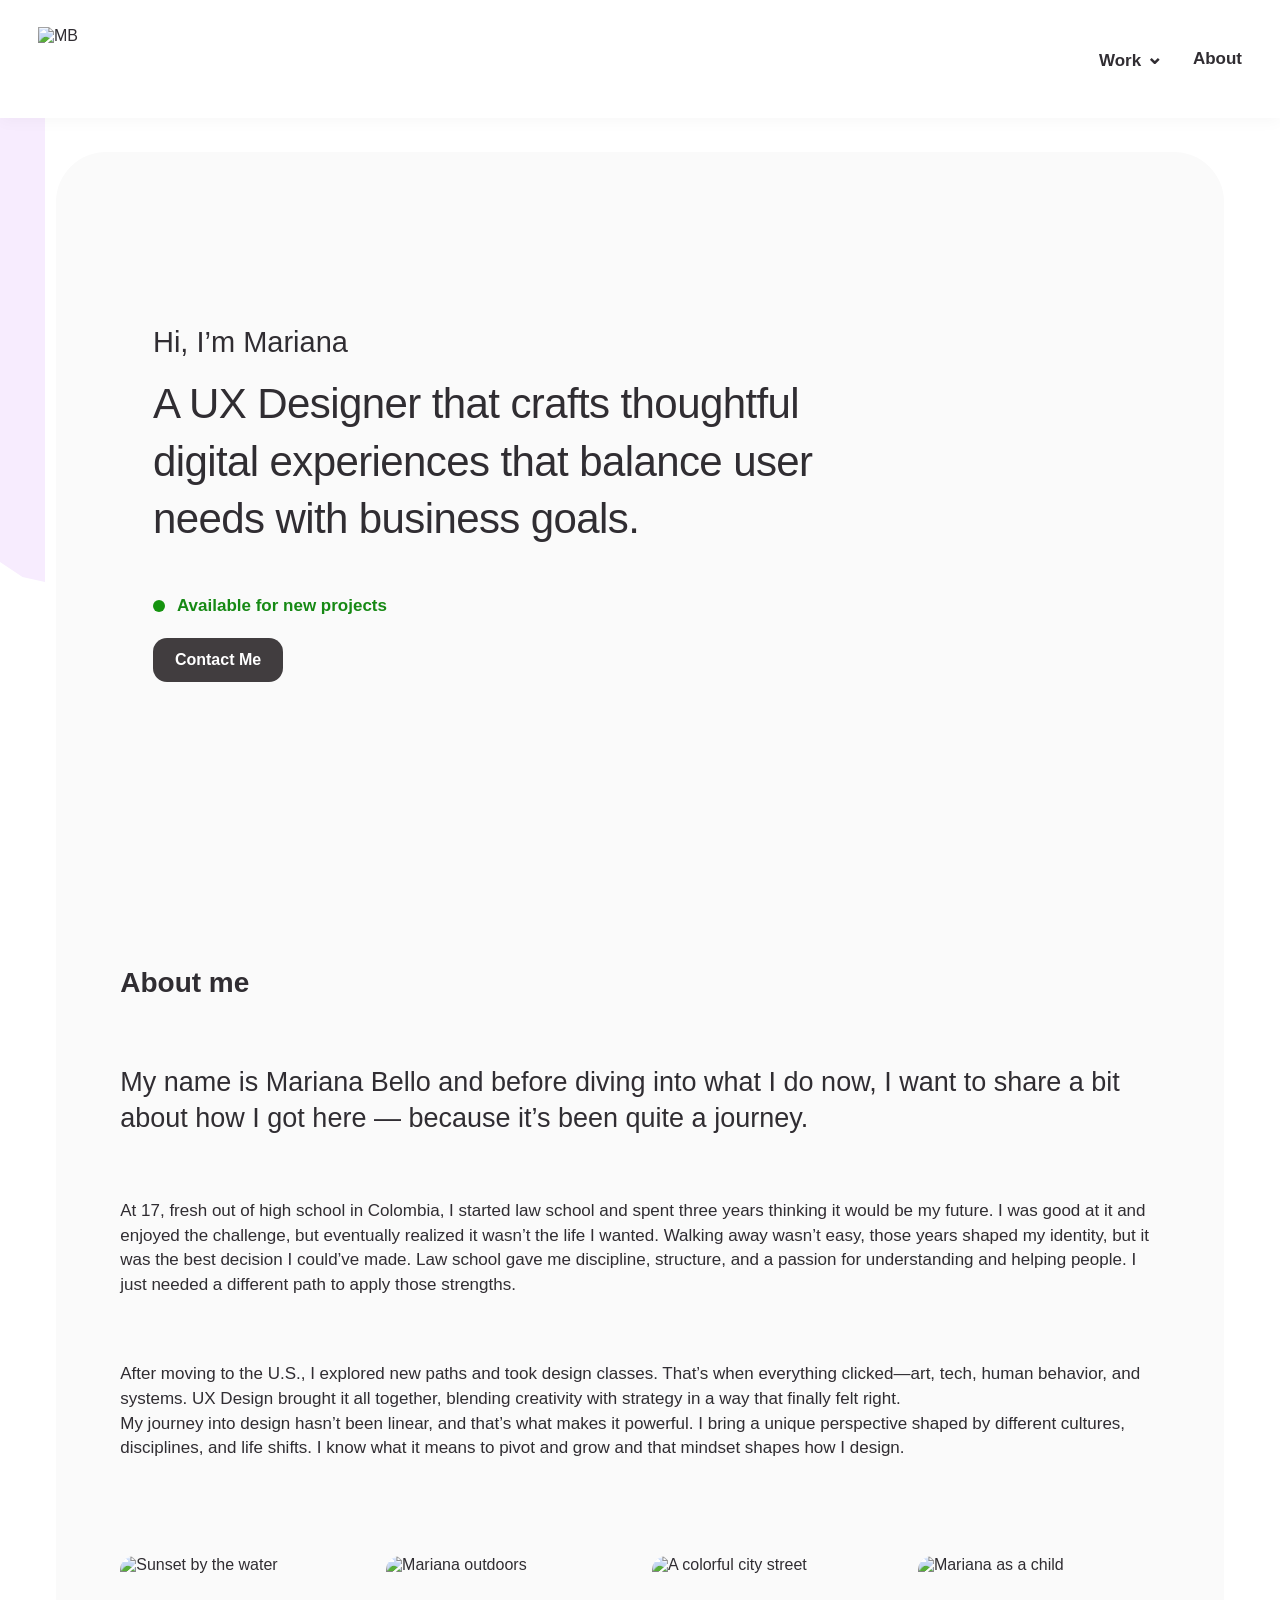
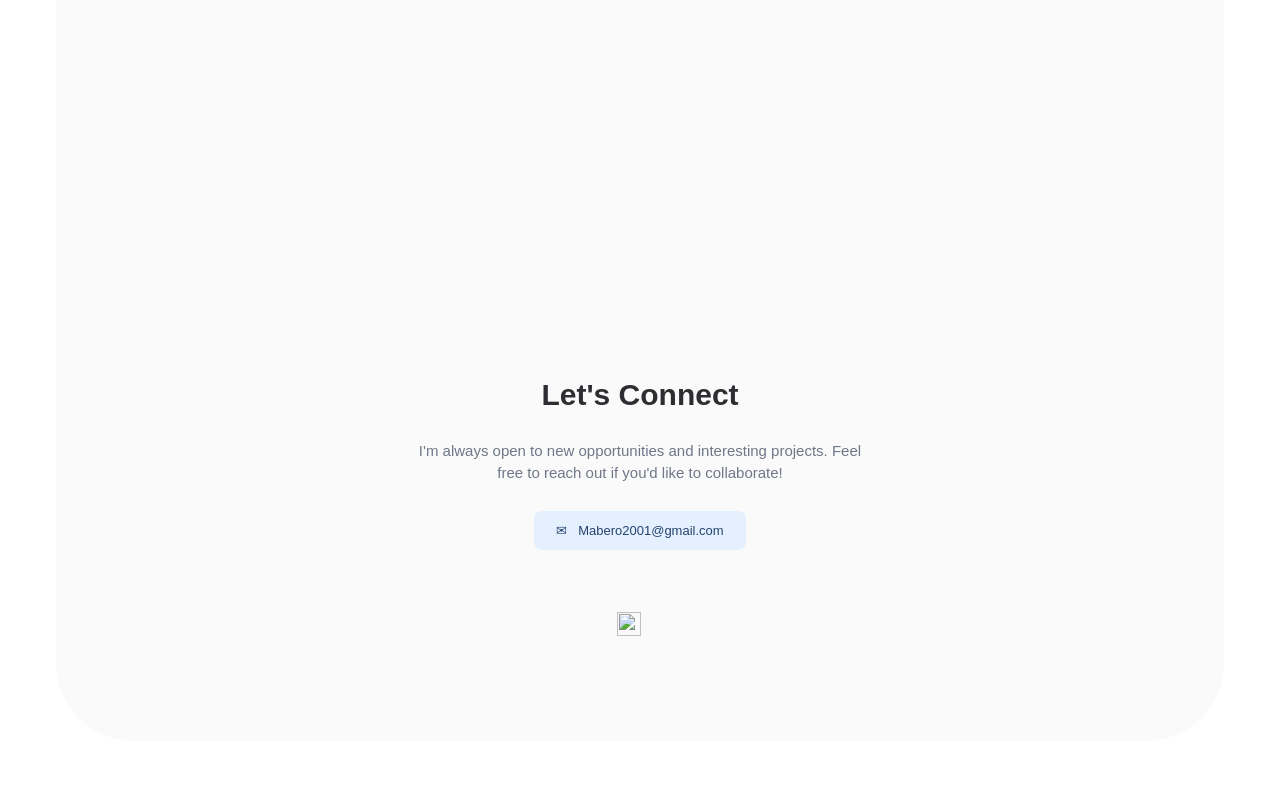
==== about.html @ a9498f26 "Add files via upload" ====
<!doctype html><html lang="en"><head><meta charset="utf-8"><meta name="viewport" content="width=device-width, initial-scale=1"><title>About | Mariana Bello</title><link rel="stylesheet" href="preview.css?v=case-study-social-icons"></head><body>
  <header class="header"><a href="preview.html" class="brand" aria-label="Mariana Bello home"><img src="assets/logo.png" alt="MB"></a><nav class="nav" aria-label="Primary navigation"><div class="work-menu"><button type="button">Work <span>⌄</span></button><div class="dropdown"><a href="health.html">Health Insurance</a><a href="truckbud.html">Truckbud</a><a href="migrato.html">Migrato</a></div></div><a href="about.html">About</a></nav><button class="mobile-toggle" aria-label="Open menu" aria-expanded="false"><span></span><span></span><span></span></button></header>
  <main class="page-shell about-page"><section class="hero"><div class="shape lavender"></div><div class="shape blue"></div><div class="shape orange"></div><div class="hero-copy"><p>Hi, I’m Mariana</p><h1 class="standard-headline">A UX Designer that crafts thoughtful<br class="desktop-headline-break"> digital experiences that balance user<br class="desktop-headline-break"> needs with business goals.</h1><h1 class="full-width-headline">A UX Designer that crafts thoughtful digital<br>experiences that balance user needs with<br>business goals.</h1><div class="available"><i></i>Available for new projects</div><a class="primary-button" href="mailto:mabero2001@gmail.com">Contact Me</a></div></section>
  <section class="about-content"><h2>About me</h2><p class="about-lead">My name is Mariana Bello and before diving into what I do now, I want to share a bit about how I got here — because it’s been quite a journey.</p><p>At 17, fresh out of high school in Colombia, I started law school and spent three years thinking it would be my future. I was good at it and enjoyed the challenge, but eventually realized it wasn’t the life I wanted. Walking away wasn’t easy, those years shaped my identity, but it was the best decision I could’ve made. Law school gave me discipline, structure, and a passion for understanding and helping people. I just needed a different path to apply those strengths.</p><p>After moving to the U.S., I explored new paths and took design classes. That’s when everything clicked—art, tech, human behavior, and systems. UX Design brought it all together, blending creativity with strategy in a way that finally felt right.<br>My journey into design hasn’t been linear, and that’s what makes it powerful. I bring a unique perspective shaped by different cultures, disciplines, and life shifts. I know what it means to pivot and grow and that mindset shapes how I design.</p><div class="photo-grid"><div class="photo-frame"><img src="assets/about-1.png" alt="Sunset by the water"></div><div class="photo-frame"><img src="assets/about-2.png" alt="Mariana outdoors"></div><div class="photo-frame"><img src="assets/about-3.png" alt="A colorful city street"></div><div class="photo-frame"><img src="assets/about-4.png" alt="Mariana as a child"></div></div></section>
  <section class="connect"><h2>Let's Connect</h2><p>I'm always open to new opportunities and interesting projects. Feel<br>free to reach out if you'd like to collaborate!</p><a href="mailto:mabero2001@gmail.com" class="email">✉ &nbsp; Mabero2001@gmail.com</a><div class="social"><a href="https://www.linkedin.com/in/mariana-bello-10333834a" target="_blank" rel="noopener" aria-label="LinkedIn"><img src="assets/social-linkedin.png" alt=""></a><a href="https://profile.indeed.com" target="_blank" rel="noopener" aria-label="Indeed"><img src="assets/social-indeed.png" alt=""></a></div></section></main><script src="site.js"></script></body></html>
---- preview.css ----
*{box-sizing:border-box;margin:0;padding:0}html{scroll-behavior:smooth}body{background:#fff;color:#302d32;font-family:Inter,-apple-system,BlinkMacSystemFont,"Segoe UI",sans-serif;-webkit-font-smoothing:antialiased}a{color:inherit;text-decoration:none}img{display:block;max-width:100%}button{color:inherit;font:inherit}
.header{align-items:center;background:#fff;box-shadow:0 3px 15px rgba(0,0,0,.035);display:flex;height:118px;justify-content:space-between;padding:0 max(38px,calc((100vw - 2800px)/2));position:relative;z-index:30}.brand img{height:64px;width:64px}.nav{align-items:center;display:flex;gap:30px}.nav>a,.work-menu>button{background:none;border:0;font-size:17px;font-weight:650}.work-menu{position:relative}.work-menu>button{cursor:pointer;padding:18px 0}.work-menu span{font-size:20px}.dropdown{background:#fff;border-radius:12px;box-shadow:0 14px 35px rgba(0,0,0,.11);display:grid;gap:3px;left:-20px;min-width:190px;opacity:0;padding:9px;pointer-events:none;position:absolute;top:54px;transform:translateY(-6px);transition:.2s}.dropdown a{border-radius:7px;font-size:14px;padding:10px 12px}.dropdown a:hover{background:#f7f7f7}.work-menu:hover .dropdown,.work-menu:focus-within .dropdown{opacity:1;pointer-events:auto;transform:none}.mobile-toggle{background:none;border:0;display:none;height:40px;padding:8px;width:40px}.mobile-toggle span{background:#302d32;display:block;height:2px;margin:5px 0;width:24px}
.page-shell{background:#fafafa;border-radius:0 0 78px 78px;margin:0 auto 58px;max-width:2890px;overflow:hidden;width:calc(100% - 112px)}.hero{height:730px;overflow:hidden;position:relative}.hero-copy{left:8.3%;max-width:1050px;position:absolute;top:174px;z-index:4}.hero-copy>p{font-size:29px;margin-bottom:16px}.hero h1{font-size:42px;font-weight:400;letter-spacing:-.6px;line-height:1.37;max-width:1030px}.available{align-items:center;color:#168914;display:flex;font-size:17px;font-weight:600;gap:12px;margin:48px 0 22px}.available i{background:#15930f;border-radius:50%;height:12px;width:12px}.primary-button{background:#413d3f;border-radius:14px;color:#fff;display:inline-block;font-size:16px;font-weight:600;padding:13px 22px}.shape{position:absolute}.lavender{background:#f4e7fa;border-radius:0 55% 58% 0/0 43% 60% 0;height:500px;left:-65px;top:0;width:420px}.blue{background:#e2e9fb;border-radius:55% 0 0 55%;height:430px;right:-55px;top:88px;width:310px}.orange{background:#ff8738;border-radius:45% 55% 37% 63%/34% 48% 52% 66%;height:290px;right:-8px;top:258px;transform:rotate(-11deg);width:205px;z-index:2}
.home-section{margin:0 auto;max-width:2410px;padding:0 11.2%}.home-section h2{font-size:23px;margin-bottom:35px}.work-section{padding-top:28px}.project-stack{display:grid;gap:46px}.project-card{align-items:center;background:#fff;border-radius:28px;box-shadow:0 10px 28px rgba(0,0,0,.055);display:grid;grid-template-columns:minmax(0,1fr) 36%;min-height:340px;overflow:hidden;padding:45px 65px;transition:transform .2s,box-shadow .2s}.project-card:hover{box-shadow:0 16px 35px rgba(0,0,0,.09);transform:translateY(-3px)}.project-text span{background:#f7ddff;border-radius:8px;color:#a83bdd;display:inline-block;font-size:12px;font-weight:600;margin-bottom:34px;padding:5px 24px}.project-text h3{font-size:18px;line-height:1.3;margin-bottom:26px;max-width:700px}.project-text p{color:#777;font-size:14px;line-height:1.3;max-width:660px}.project-card img{height:240px;justify-self:end;object-fit:contain;width:100%}.about-preview{padding-top:170px}.about-preview-card{align-items:center;background:#fff;border-radius:25px;box-shadow:0 10px 28px rgba(0,0,0,.055);display:flex;flex-direction:column;justify-content:center;min-height:430px;padding:60px;text-align:center}.about-preview-card h3{font-size:29px;margin-bottom:22px}.about-preview-card p{color:#777;font-size:14px;line-height:1.6;max-width:1000px}.about-preview-card a{color:#2468ff;font-size:14px;margin-top:27px}.connect{padding:180px 20px 100px;text-align:center}.connect h2{font-size:30px;margin-bottom:28px}.connect p{color:#6f7788;font-size:15px;line-height:1.5}.email{background:#e5f0ff;border-radius:8px;color:#23436f;display:inline-block;font-size:13px;margin:26px 0 55px;padding:12px 22px}.social{display:flex;gap:24px;justify-content:center}.social a{font-size:19px;font-weight:700}
.about-content{margin:0 auto;max-width:2600px;padding:85px 5.5% 0}.about-content h2{font-size:28px;margin-bottom:65px}.about-lead{font-size:27px!important;line-height:1.35!important;margin-bottom:62px!important;max-width:2500px}.about-content>p{font-size:17px;line-height:1.45;margin-bottom:65px}.photo-grid{display:grid;gap:24px;grid-template-columns:repeat(4,1fr);margin-top:95px}.photo-grid img{aspect-ratio:1;border-radius:17px;height:100%;object-fit:cover;width:100%}
.about-page .connect{padding-top:670px;padding-bottom:105px}
.case-page{background:#fff}.case-header{display:none}.case-page main{margin:0 auto;max-width:1440px}.case-board{height:auto;width:100%}
@media(max-width:1100px){.page-shell{border-radius:0 0 50px 50px;width:calc(100% - 42px)}.header{height:88px;padding:0 28px}.brand img{height:52px;width:52px}.hero{height:650px}.hero-copy{left:8%;max-width:720px;top:145px}.hero-copy>p{font-size:24px}.hero h1{font-size:34px}.lavender{height:430px;width:330px}.blue{height:350px;width:255px}.orange{height:230px;top:235px;width:165px}.project-card{grid-template-columns:minmax(0,1fr) 40%;padding:38px 44px}.home-section{padding-left:8%;padding-right:8%}.about-preview{padding-top:120px}.about-content{padding-top:70px}.about-lead{font-size:23px!important}.about-page .connect{padding-top:360px}}
@media(max-width:720px){body.nav-open{overflow:hidden}.header{height:74px;padding:0 19px}.brand img{height:46px;width:46px}.mobile-toggle{display:block;position:relative;z-index:32}.nav{align-items:center;background:#fff;flex-direction:column;gap:28px;inset:0;justify-content:center;opacity:0;pointer-events:none;position:fixed;transform:translateY(-10px);transition:.2s;z-index:31}.nav-open .nav{opacity:1;pointer-events:auto;transform:none}.nav>a,.work-menu>button{font-size:27px}.dropdown{display:none}.nav-open .mobile-toggle span:first-child{transform:translateY(7px) rotate(45deg)}.nav-open .mobile-toggle span:nth-child(2){opacity:0}.nav-open .mobile-toggle span:last-child{transform:translateY(-7px) rotate(-45deg)}.page-shell{border-radius:0 0 35px 35px;margin-bottom:25px;width:calc(100% - 20px)}.hero{height:670px}.hero-copy{left:7%;right:7%;top:260px}.hero-copy>p{font-size:20px;margin-bottom:13px}.hero h1{font-size:29px;line-height:1.3}.available{font-size:14px;margin:33px 0 19px}.primary-button{border-radius:11px;font-size:14px;padding:11px 18px}.lavender{height:245px;left:-65px;width:270px}.blue{height:215px;right:-80px;top:32px;width:190px}.orange{height:145px;right:-20px;top:115px;width:105px}.home-section{padding-left:6%;padding-right:6%}.home-section h2{font-size:20px;margin-bottom:22px}.project-stack{gap:22px}.project-card{display:flex;flex-direction:column-reverse;min-height:0;padding:26px 24px 32px}.project-card img{height:170px;margin-bottom:18px}.project-text span{margin-bottom:18px}.project-text h3{font-size:16px;margin-bottom:15px}.project-text p{font-size:13px}.about-preview{padding-top:90px}.about-preview-card{min-height:360px;padding:38px 24px}.about-preview-card h3{font-size:23px}.connect{padding:110px 20px 72px}.connect h2{font-size:26px}.connect p br{display:none}.about-content{padding:65px 7% 0}.about-content h2{font-size:24px;margin-bottom:42px}.about-lead{font-size:21px!important;margin-bottom:42px!important}.about-content>p{font-size:15px;margin-bottom:42px}.photo-grid{gap:10px;grid-template-columns:repeat(2,1fr);margin-top:55px}.about-page .connect{padding-top:130px}.case-header{height:58px;padding:0 18px}.case-header nav{gap:14px}.case-page main{overflow:hidden}.case-board{min-width:700px;transform-origin:top left;width:700px}.case-page main{height:calc(700px / var(--ratio, .08))}}
@media(max-width:720px){.case-page main{height:auto;overflow:visible}.case-board{min-width:0;transform:none;width:100%}}
.work-menu.work-open .dropdown{opacity:1;pointer-events:auto;transform:none}
.case-nav{height:0;left:50%;max-width:1440px;position:absolute;top:0;transform:translateX(-50%);width:100%;z-index:20}.case-logo-link{height:7vw;left:2%;max-height:100px;min-height:35px;position:absolute;top:0;width:8%}.case-work{left:74%;position:absolute;top:1.6vw}.case-work>button{color:transparent;height:4.8vw;max-height:70px;min-height:30px;padding:0;width:8.5vw}.case-work .dropdown{left:0;top:4.8vw}.case-about-link{height:4.8vw;left:82.2%;max-height:70px;min-height:30px;position:absolute;top:1.6vw;width:7.2vw}
@media(max-width:720px){.nav .work-menu.work-open .dropdown{display:grid;left:50%;top:52px;transform:translateX(-50%)}.case-work .dropdown{display:grid}}
.case-work .dropdown{left:auto;right:0}
.brand img{object-fit:contain;object-position:center}
.project-card img{align-self:center;justify-self:center;object-fit:contain;object-position:center}
.photo-frame{aspect-ratio:1;border-radius:14px;isolation:isolate;overflow:hidden;transform:translateZ(0);-webkit-mask-image:-webkit-radial-gradient(white,black)}.photo-grid .photo-frame img{border-radius:0;height:100%;object-fit:cover;object-position:center;width:100%}
.case-board{object-fit:contain;object-position:top center}
@media(max-width:720px){.project-card img{align-self:center;object-fit:contain;object-position:center}}
.project-card{height:260px;min-height:260px;padding:24px 65px}
.project-card:nth-child(2) img{transform:scale(.84);transform-origin:center}
@media(max-width:1100px){.project-card{padding:38px 44px}}
@media(max-width:720px){.project-card{padding:26px 24px 32px}}
@media(min-width:721px) and (max-width:1100px){.project-stack{gap:35px}.project-card{height:226px;min-height:226px;padding:20px 44px}.project-card img{height:170px}.project-card:nth-child(2) img{transform:scale(.84)}.project-text span{margin-bottom:20px}.project-text h3{margin-bottom:18px}}
@media(min-width:1101px){.project-stack{gap:35px}.project-card img{height:190px}.project-text span{margin-bottom:22px}.project-text h3{margin-bottom:20px}}
.case-board-wrap{position:relative}.prototype-hotspot{cursor:pointer;display:block;height:var(--h);left:var(--x);position:absolute;top:var(--y);width:var(--w);z-index:15}
.prototype-link-row{color:#4aa6df;font-family:Arial,sans-serif;font-size:clamp(6px,var(--font-size),30px);font-weight:400;isolation:isolate;left:var(--x);line-height:1.15;position:absolute;top:var(--y);white-space:nowrap;z-index:16}.prototype-link-row::before{background:#fff;bottom:-.7em;content:"";left:-.4em;position:absolute;right:-.4em;top:-.35em;z-index:-1}.prototype-link-row a{color:inherit;cursor:pointer;text-decoration:underline;text-decoration-thickness:auto;text-underline-offset:auto}
.prototype-link-row.preserve-figure::before{background:#e5f5f0;right:auto;width:11.5vw}
html,body{height:auto;min-height:100%;overflow-y:auto}body:not(.nav-open){overflow-y:auto!important}.page-shell{height:auto;max-height:none;position:relative}
.about-page .connect{padding-top:180px}
@media(max-width:720px){.about-page .connect{padding-top:130px}}
.header .work-menu>button span{position:relative;top:-2px}
@media(min-width:721px) and (max-width:1100px){
  .page-shell{border-radius:0 50px 50px 50px;margin-top:34px;overflow:visible}
  .page-shell .hero{border-radius:0 50px 0 0;height:600px;overflow:visible}
  .page-shell .hero-copy{left:8.4%;max-width:560px;top:121px}
  .page-shell .lavender{height:434px;left:-19px;top:-40px;width:315px}
  .page-shell .blue{height:375px;top:52px;width:200px}
  .page-shell .orange{height:257px;right:-55px;top:221px;transform:none;width:206px}
}
.page-shell .lavender{background:transparent url("assets/hero-lavender-original.png") center/100% 100% no-repeat;border-radius:0}
.page-shell .blue{background:transparent url("assets/hero-blue-smooth.png") center/100% 100% no-repeat;border-radius:0}
.page-shell .orange{background:transparent url("assets/hero-orange-original.png") center/100% 100% no-repeat;border-radius:0}
.page-shell .hero h1{font-weight:300}
@media(max-width:720px){.project-card{height:auto;min-height:0}}

/* Preserve the original hero artwork proportions at each responsive range. */
.page-shell,
.page-shell .hero{overflow:visible}
.page-shell .lavender,
.page-shell .blue,
.page-shell .orange{background-size:contain;transform:none}

@media(min-width:1600px){
  .page-shell .lavender{height:567px;left:-45px;top:-45px;width:420px}
  .page-shell .blue{height:525px;right:-52px;top:42px;width:280px}
  .page-shell .orange{height:262px;right:-42px;top:235px;width:210px}
}

@media(min-width:1101px) and (max-width:1599px){
  .page-shell .lavender{height:499px;left:-35px;top:-35px;width:370px}
  .page-shell .blue{height:431px;right:-110px;top:54px;width:230px}
  .page-shell .orange{height:231px;right:-95px;top:225px;width:185px}
}

@media(min-width:721px) and (max-width:1100px){
  .page-shell .blue{top:52px}
  .page-shell .orange{height:200px;right:-42px;top:248px;width:160px}
}

@media(max-width:720px){
  .page-shell .lavender{height:290px;left:-45px;top:-28px;width:215px}
  .page-shell .blue{height:234px;right:-35px;top:20px;width:125px}
  .page-shell .orange{height:125px;right:-28px;top:112px;width:100px}
}

.desktop-headline-break{display:none}
@media(min-width:1101px){.desktop-headline-break{display:block}}
.full-width-headline{display:none}
@media(min-width:1501px){.standard-headline{display:none}.full-width-headline{display:block}}

@media(min-width:1101px){
  .page-shell .blue{right:-56px}
  .page-shell .orange{height:254px;right:-90px;top:270px;width:204px}
}

@media(min-width:1920px){
  .page-shell .blue{height:600px;right:180px;top:16px;width:320px}
  .page-shell .orange{height:411px;right:-100px;top:358px;width:330px}
}

.social{align-items:flex-end;gap:22px}.social a{align-items:flex-end;display:flex;height:31px;justify-content:center}.social a:first-child img{height:24px;width:24px}.social a:last-child img{height:31px;width:auto}

@media(min-width:721px){
  .page-shell{border-top-left-radius:50px;border-top-right-radius:50px;margin-top:34px}
  .page-shell .lavender{transform:translateY(-34px)}
  .page-shell .lavender::before{background:#f7ecfe;clip-path:polygon(0 0,100% 0,100% 100%,75% 99%,50% 96%,25% 91%,0 84%);content:"";height:100%;position:absolute;right:calc(100% - 24px);top:0;width:90px}
}

.case-work{left:80.5%}
.case-about-link{left:89.5%}
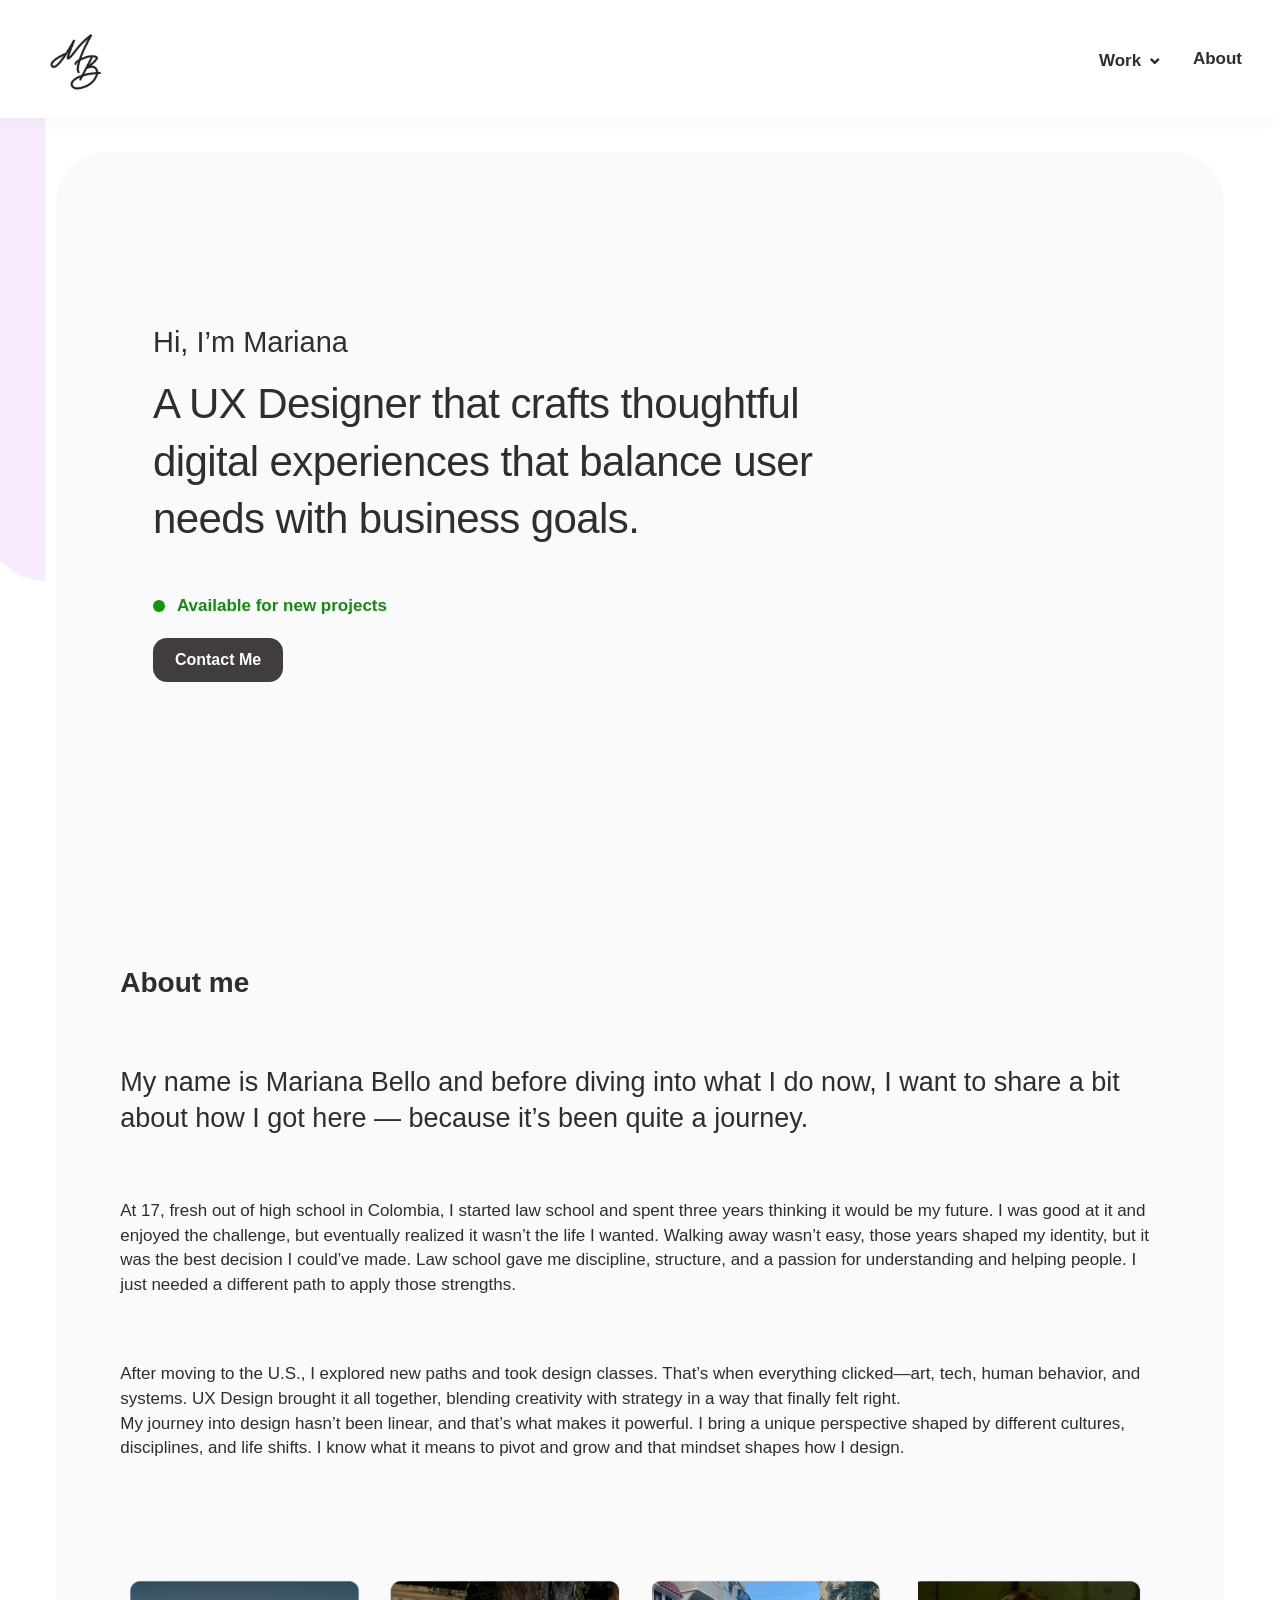
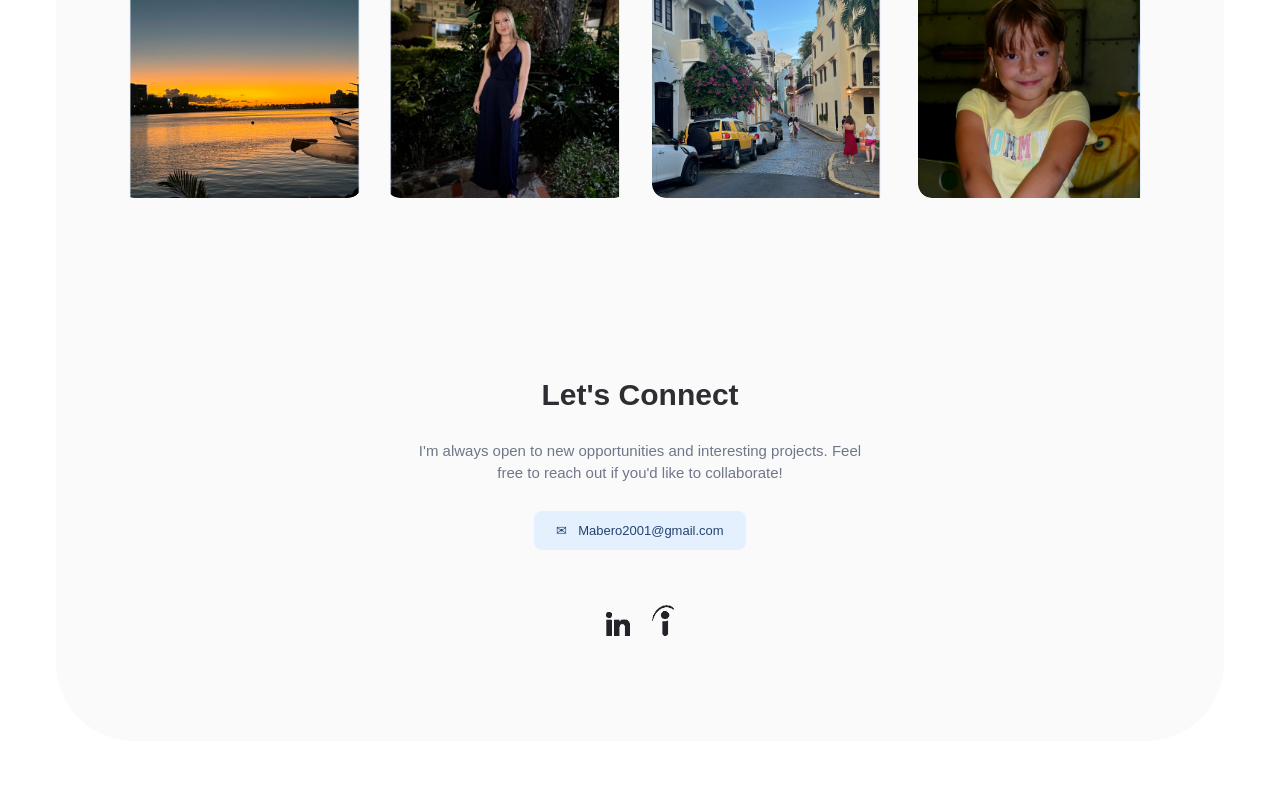
==== commit 8a37f9fe: "Update about.html" ====
--- a/about.html
+++ b/about.html
@@ -1,5 +1,5 @@
 <!doctype html><html lang="en"><head><meta charset="utf-8"><meta name="viewport" content="width=device-width, initial-scale=1"><title>About | Mariana Bello</title><link rel="stylesheet" href="preview.css?v=case-study-social-icons"></head><body>
-  <header class="header"><a href="preview.html" class="brand" aria-label="Mariana Bello home"><img src="assets/logo.png" alt="MB"></a><nav class="nav" aria-label="Primary navigation"><div class="work-menu"><button type="button">Work <span>⌄</span></button><div class="dropdown"><a href="health.html">Health Insurance</a><a href="truckbud.html">Truckbud</a><a href="migrato.html">Migrato</a></div></div><a href="about.html">About</a></nav><button class="mobile-toggle" aria-label="Open menu" aria-expanded="false"><span></span><span></span><span></span></button></header>
+  <header class="header"><a href="preview.html" class="brand" aria-label="Mariana Bello home"><img src="logo.png" alt="MB"></a><nav class="nav" aria-label="Primary navigation"><div class="work-menu"><button type="button">Work <span>⌄</span></button><div class="dropdown"><a href="health.html">Health Insurance</a><a href="truckbud.html">Truckbud</a><a href="migrato.html">Migrato</a></div></div><a href="about.html">About</a></nav><button class="mobile-toggle" aria-label="Open menu" aria-expanded="false"><span></span><span></span><span></span></button></header>
   <main class="page-shell about-page"><section class="hero"><div class="shape lavender"></div><div class="shape blue"></div><div class="shape orange"></div><div class="hero-copy"><p>Hi, I’m Mariana</p><h1 class="standard-headline">A UX Designer that crafts thoughtful<br class="desktop-headline-break"> digital experiences that balance user<br class="desktop-headline-break"> needs with business goals.</h1><h1 class="full-width-headline">A UX Designer that crafts thoughtful digital<br>experiences that balance user needs with<br>business goals.</h1><div class="available"><i></i>Available for new projects</div><a class="primary-button" href="mailto:mabero2001@gmail.com">Contact Me</a></div></section>
-  <section class="about-content"><h2>About me</h2><p class="about-lead">My name is Mariana Bello and before diving into what I do now, I want to share a bit about how I got here — because it’s been quite a journey.</p><p>At 17, fresh out of high school in Colombia, I started law school and spent three years thinking it would be my future. I was good at it and enjoyed the challenge, but eventually realized it wasn’t the life I wanted. Walking away wasn’t easy, those years shaped my identity, but it was the best decision I could’ve made. Law school gave me discipline, structure, and a passion for understanding and helping people. I just needed a different path to apply those strengths.</p><p>After moving to the U.S., I explored new paths and took design classes. That’s when everything clicked—art, tech, human behavior, and systems. UX Design brought it all together, blending creativity with strategy in a way that finally felt right.<br>My journey into design hasn’t been linear, and that’s what makes it powerful. I bring a unique perspective shaped by different cultures, disciplines, and life shifts. I know what it means to pivot and grow and that mindset shapes how I design.</p><div class="photo-grid"><div class="photo-frame"><img src="assets/about-1.png" alt="Sunset by the water"></div><div class="photo-frame"><img src="assets/about-2.png" alt="Mariana outdoors"></div><div class="photo-frame"><img src="assets/about-3.png" alt="A colorful city street"></div><div class="photo-frame"><img src="assets/about-4.png" alt="Mariana as a child"></div></div></section>
-  <section class="connect"><h2>Let's Connect</h2><p>I'm always open to new opportunities and interesting projects. Feel<br>free to reach out if you'd like to collaborate!</p><a href="mailto:mabero2001@gmail.com" class="email">✉ &nbsp; Mabero2001@gmail.com</a><div class="social"><a href="https://www.linkedin.com/in/mariana-bello-10333834a" target="_blank" rel="noopener" aria-label="LinkedIn"><img src="assets/social-linkedin.png" alt=""></a><a href="https://profile.indeed.com" target="_blank" rel="noopener" aria-label="Indeed"><img src="assets/social-indeed.png" alt=""></a></div></section></main><script src="site.js"></script></body></html>
+  <section class="about-content"><h2>About me</h2><p class="about-lead">My name is Mariana Bello and before diving into what I do now, I want to share a bit about how I got here — because it’s been quite a journey.</p><p>At 17, fresh out of high school in Colombia, I started law school and spent three years thinking it would be my future. I was good at it and enjoyed the challenge, but eventually realized it wasn’t the life I wanted. Walking away wasn’t easy, those years shaped my identity, but it was the best decision I could’ve made. Law school gave me discipline, structure, and a passion for understanding and helping people. I just needed a different path to apply those strengths.</p><p>After moving to the U.S., I explored new paths and took design classes. That’s when everything clicked—art, tech, human behavior, and systems. UX Design brought it all together, blending creativity with strategy in a way that finally felt right.<br>My journey into design hasn’t been linear, and that’s what makes it powerful. I bring a unique perspective shaped by different cultures, disciplines, and life shifts. I know what it means to pivot and grow and that mindset shapes how I design.</p><div class="photo-grid"><div class="photo-frame"><img src="about-1.png" alt="Sunset by the water"></div><div class="photo-frame"><img src="about-2.png" alt="Mariana outdoors"></div><div class="photo-frame"><img src="about-3.png" alt="A colorful city street"></div><div class="photo-frame"><img src="about-4.png" alt="Mariana as a child"></div></div></section>
+  <section class="connect"><h2>Let's Connect</h2><p>I'm always open to new opportunities and interesting projects. Feel<br>free to reach out if you'd like to collaborate!</p><a href="mailto:mabero2001@gmail.com" class="email">✉ &nbsp; Mabero2001@gmail.com</a><div class="social"><a href="https://www.linkedin.com/in/mariana-bello-10333834a" target="_blank" rel="noopener" aria-label="LinkedIn"><img src="social-linkedin.png" alt=""></a><a href="https://profile.indeed.com" target="_blank" rel="noopener" aria-label="Indeed"><img src="social-indeed.png" alt=""></a></div></section></main><script src="site.js"></script></body></html>
